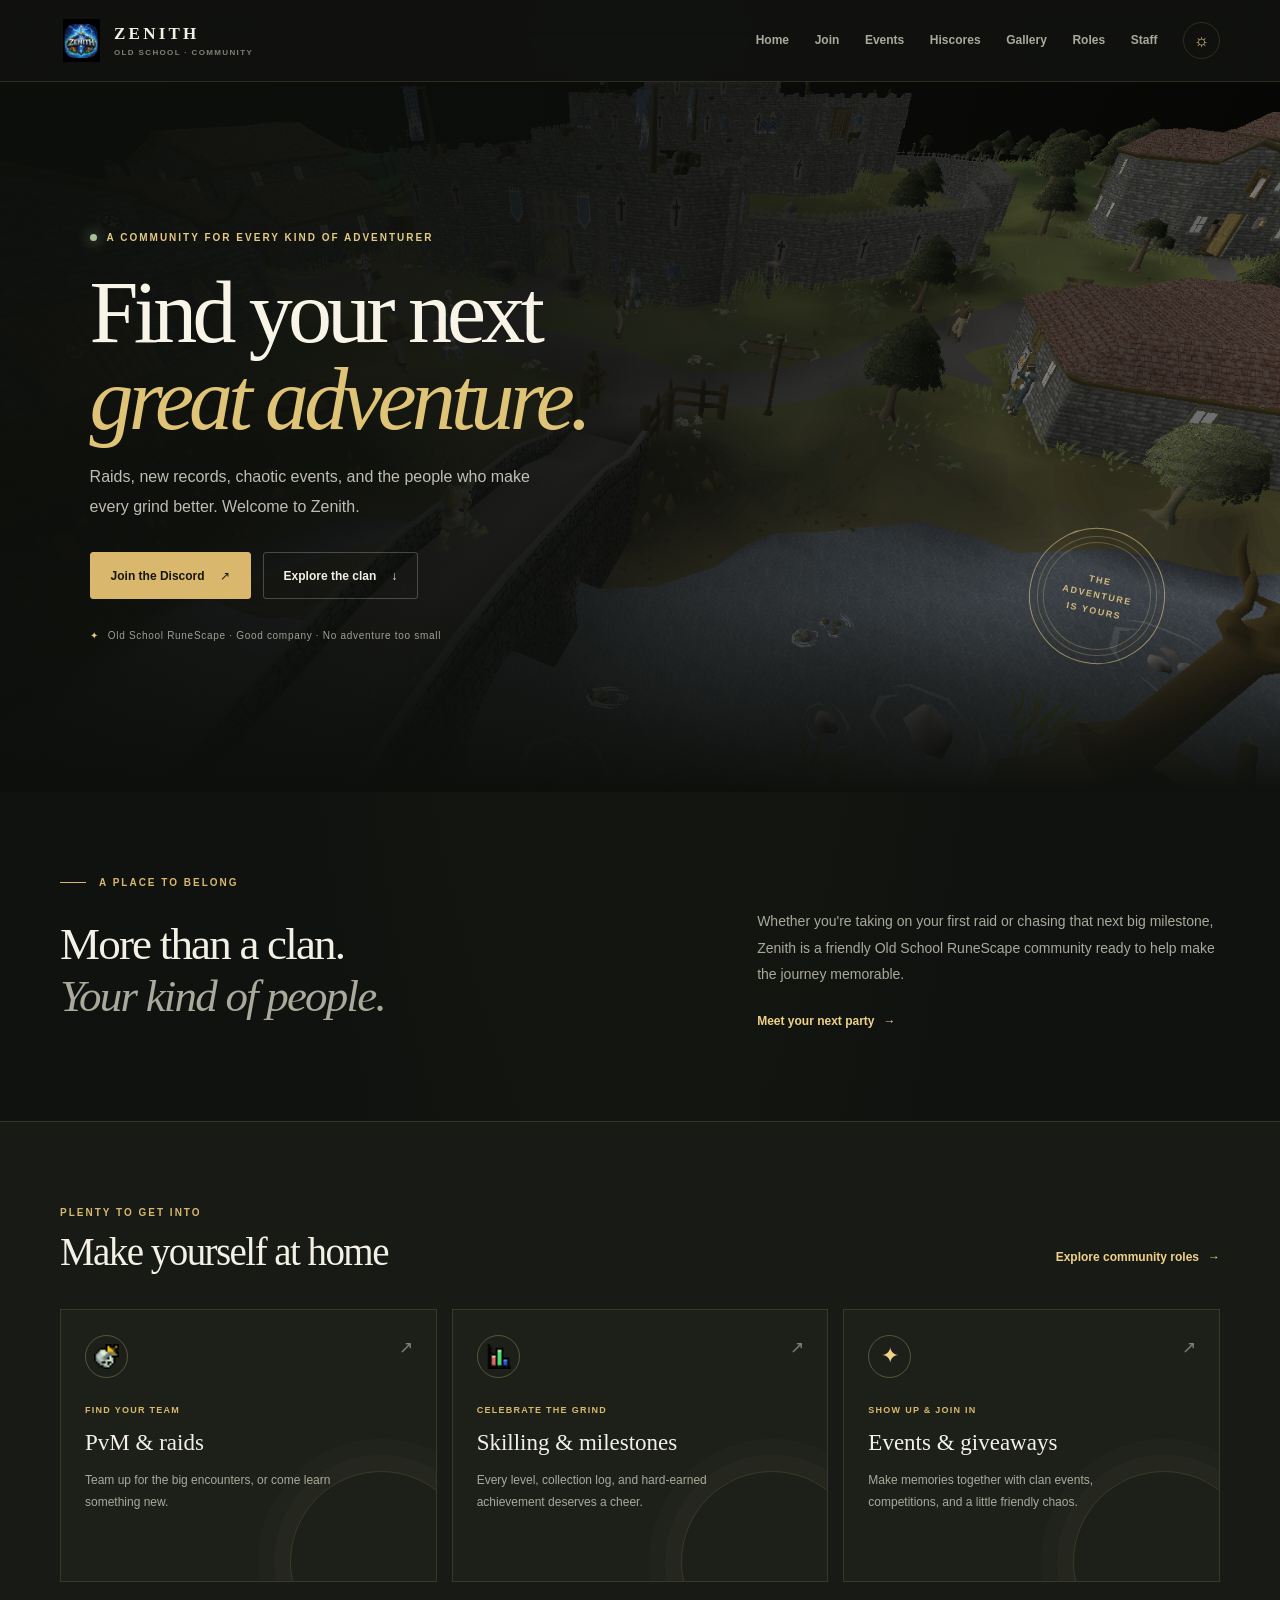
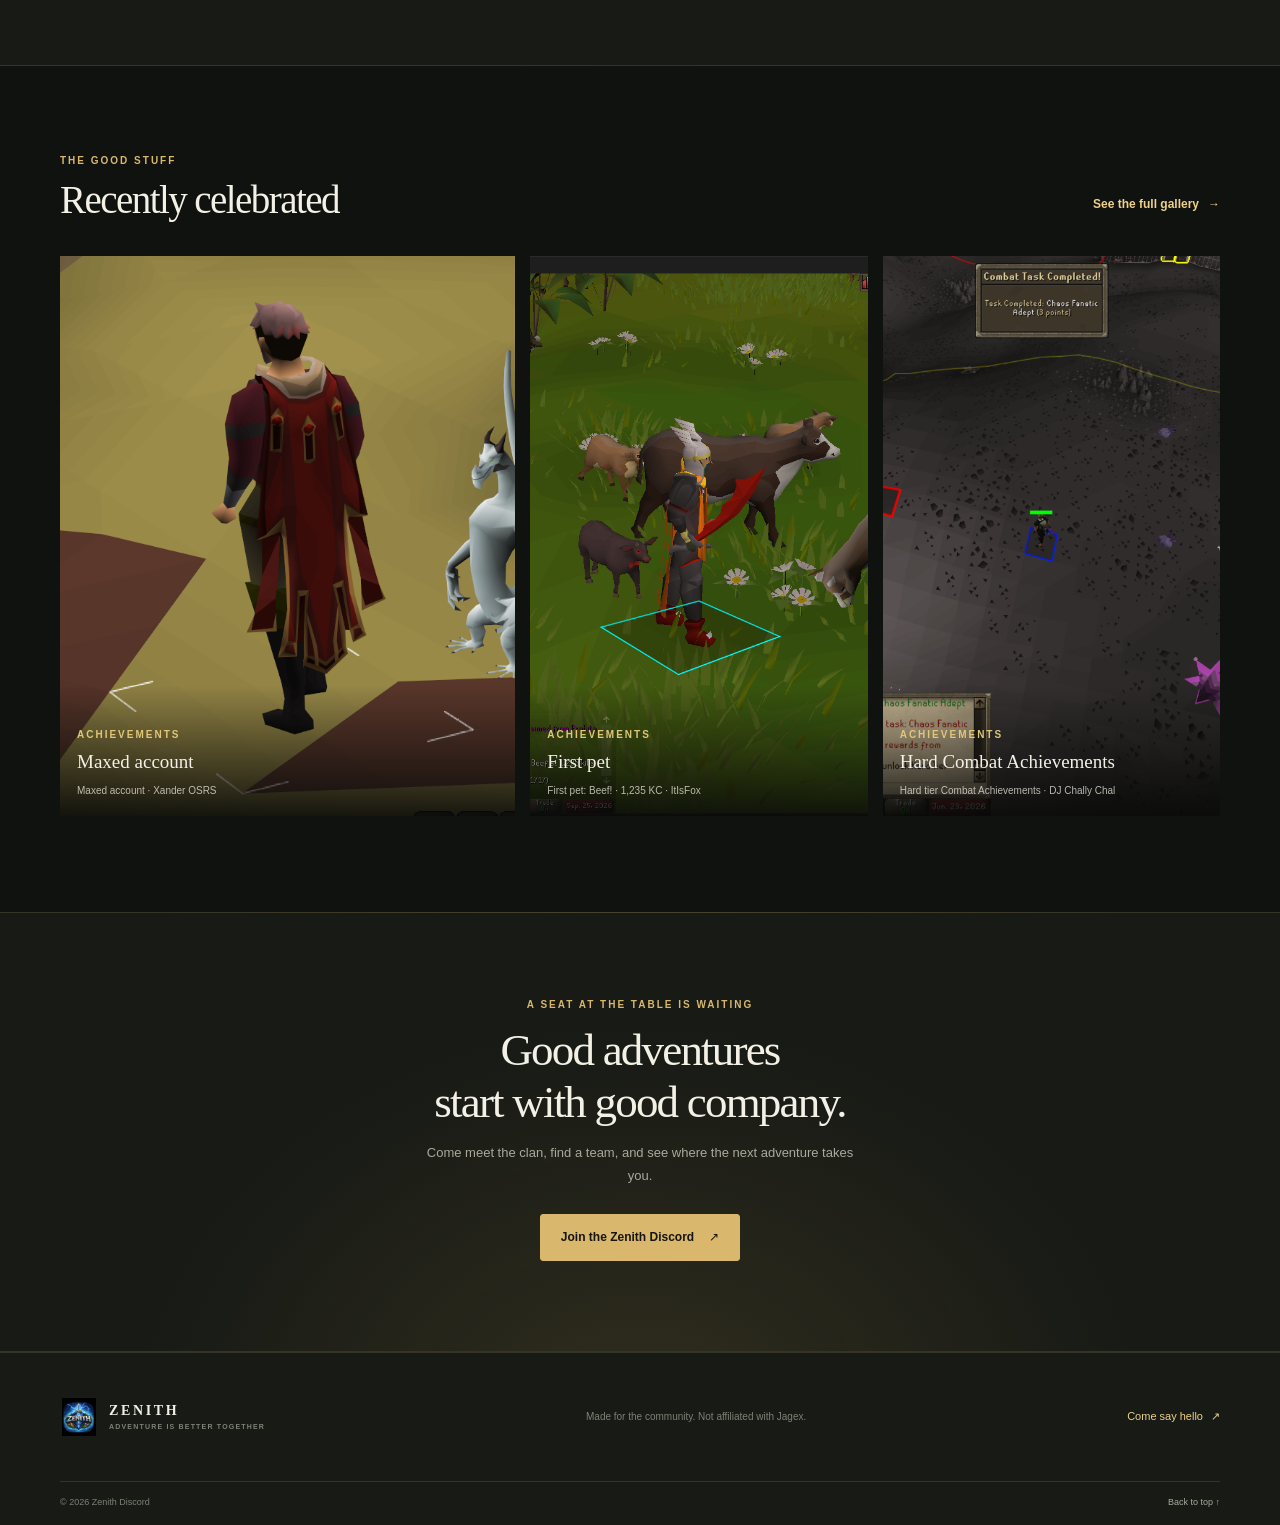
==== creators.html @ 8d384de6 "Add creators page with initial HTML structure" ====
<!doctype html>
<html lang="en">
<head>
    <meta charset="utf-8">
    <meta name="viewport" content="width=device-width, initial-scale=1">
    <meta name="theme-color" content="#10120f">
    <meta name="description" content="Meet the players sharing their Zenith adventures with the world.">
    <title>Creators — Zenith</title>
    <link rel="icon" href="favicon/zenithlogo.png" type="image/png">
    <link rel="stylesheet" href="styles.css">
    <script src="content.js" defer></script>
    <script src="script.js" defer></script>
</head>
<body data-page="creators">
    <div id="app"><p class="loading">Loading the world of Zenith…</p></div>
    <noscript>This community site needs JavaScript enabled to display its pages.</noscript>
</body>
</html>
---- styles.css ----
@font-face {
    font-family: "RuneScape";
    src: url("fonts/runescape.woff2") format("woff2");
    font-display: swap;
}

:root {
    color-scheme: dark;
    --page: #10120f;
    --page-raised: #171a15;
    --surface: #1c2019;
    --surface-hover: #23281f;
    --line: rgba(223, 199, 137, 0.15);
    --line-strong: rgba(223, 199, 137, 0.31);
    --text: #f3f0e6;
    --text-secondary: #aaa99c;
    --text-muted: #7e8175;
    --gold: #d9b86e;
    --gold-bright: #efd18a;
    --gold-ink: #17150f;
    --green: #799478;
    --serif: Georgia, "Times New Roman", serif;
    --sans: Inter, ui-sans-serif, -apple-system, BlinkMacSystemFont, "Segoe UI", sans-serif;
    --content: 1160px;
    --nav-height: 82px;
    font-family: var(--sans);
    font-synthesis: none;
    text-rendering: optimizeLegibility;
    -webkit-font-smoothing: antialiased;
    -moz-osx-font-smoothing: grayscale;
    scroll-behavior: smooth;
    scroll-padding-top: 100px;
}

:root[data-theme="light"] {
    color-scheme: light;
    --page: #f3f0e7;
    --page-raised: #eae6da;
    --surface: #fbf9f2;
    --surface-hover: #f0ebdf;
    --line: rgba(94, 74, 37, 0.14);
    --line-strong: rgba(94, 74, 37, 0.27);
    --text: #29291f;
    --text-secondary: #5e6055;
    --text-muted: #7d7c70;
    --gold: #80632e;
    --gold-bright: #664b1f;
    --gold-ink: #fbf9f2;
    --green: #496348;
}

* {
    box-sizing: border-box;
}

body {
    min-width: 320px;
    min-height: 100vh;
    margin: 0;
    background:
        radial-gradient(ellipse at 50% -25%, rgba(119, 110, 68, 0.1), transparent 47%),
        var(--page);
    color: var(--text);
    font-size: 15px;
    line-height: 1.7;
    transition: background-color 180ms ease, color 180ms ease;
}

body,
button,
input {
    font-family: var(--sans);
}

button,
a {
    -webkit-tap-highlight-color: transparent;
}

a {
    color: inherit;
}

button {
    color: inherit;
}

img {
    display: block;
    max-width: 100%;
}

::selection {
    background: var(--gold);
    color: var(--gold-ink);
}

:focus-visible {
    outline: 2px solid var(--gold-bright);
    outline-offset: 4px;
}

.skip-link,
.sr-only {
    position: absolute;
    width: 1px;
    height: 1px;
    overflow: hidden;
    clip: rect(0, 0, 0, 0);
    white-space: nowrap;
    clip-path: inset(50%);
}

.skip-link:focus {
    z-index: 100;
    top: 12px;
    left: 12px;
    width: auto;
    height: auto;
    padding: 10px 16px;
    background: var(--surface);
    clip: auto;
    clip-path: none;
}

.loading {
    padding: 20vh 24px;
    color: var(--text-secondary);
    text-align: center;
}

.site-header {
    position: sticky;
    z-index: 20;
    top: 0;
    height: var(--nav-height);
    border-bottom: 1px solid var(--line);
    background: color-mix(in srgb, var(--page) 88%, transparent);
    backdrop-filter: blur(18px);
}

.nav-wrap,
.section-wrap,
.footer-inner,
.footer-bottom,
.page-heading {
    width: min(var(--content), calc(100% - 56px));
    margin-inline: auto;
}

.nav-wrap {
    display: flex;
    height: 100%;
    align-items: center;
    justify-content: space-between;
    gap: 32px;
}

.brand {
    display: inline-flex;
    flex: 0 0 auto;
    align-items: center;
    gap: 11px;
    color: var(--text);
    text-decoration: none;
}

.brand-mark {
    display: block;
    flex: 0 0 auto;
    width: 43px;
    height: 43px;
    object-fit: contain;
}

.brand-name {
    display: grid;
    gap: 0;
    font-family: var(--serif);
    font-size: 17px;
    font-weight: 700;
    letter-spacing: 0.19em;
    line-height: 1.15;
}

.brand-name small {
    margin-top: 4px;
    color: var(--text-muted);
    font-family: var(--sans);
    font-size: 8px;
    font-weight: 600;
    letter-spacing: 0.17em;
}

.primary-nav {
    display: flex;
    height: 100%;
    align-items: center;
    gap: clamp(12px, 2vw, 28px);
}

.primary-nav > a {
    position: relative;
    display: grid;
    height: 100%;
    align-items: center;
    color: var(--text-secondary);
    font-size: 12px;
    font-weight: 550;
    text-decoration: none;
    transition: color 160ms ease;
}

.primary-nav > a::after {
    position: absolute;
    right: 0;
    bottom: 0;
    left: 0;
    height: 2px;
    background: var(--gold);
    content: "";
    transform: scaleX(0);
    transform-origin: center;
    transition: transform 160ms ease;
}

.primary-nav > a:hover,
.primary-nav > a[aria-current="page"] {
    color: var(--text);
}

.primary-nav > a[aria-current="page"]::after,
.primary-nav > a:hover::after {
    transform: scaleX(1);
}

.theme-toggle,
.menu-toggle {
    display: grid;
    width: 37px;
    height: 37px;
    flex: 0 0 auto;
    border: 1px solid var(--line);
    border-radius: 50%;
    background: transparent;
    color: var(--gold-bright);
    cursor: pointer;
    font-size: 17px;
    place-items: center;
    transition: border-color 160ms ease, background 160ms ease;
}

.theme-toggle:hover,
.menu-toggle:hover {
    border-color: var(--gold);
    background: var(--surface);
}

.menu-toggle {
    display: none;
}

.hero--home {
    position: relative;
    display: flex;
    min-height: min(710px, calc(100svh - var(--nav-height)));
    align-items: center;
    overflow: hidden;
    padding: 90px max(7vw, calc((100vw - var(--content)) / 2));
    isolation: isolate;
}

.hero--home::before,
.hero--home::after {
    position: absolute;
    z-index: -1;
    inset: 0;
    content: "";
}

.hero--home::before {
    background-image: url("backgrounds/Lumbridge.webp");
    background-position: center 42%;
    background-size: cover;
    filter: saturate(0.64);
    transform: scale(1.025);
}

.hero--home::after {
    background:
        linear-gradient(90deg, rgba(13, 15, 12, 0.97) 3%, rgba(13, 15, 12, 0.84) 43%, rgba(13, 15, 12, 0.34) 100%),
        linear-gradient(0deg, var(--page) 0%, transparent 27%, rgba(13, 15, 12, 0.18) 100%);
}

:root[data-theme="light"] .hero--home::after {
    background:
        linear-gradient(90deg, rgba(30, 29, 23, 0.88) 3%, rgba(30, 29, 23, 0.69) 49%, rgba(30, 29, 23, 0.12) 100%),
        linear-gradient(0deg, var(--page) 0%, transparent 28%, rgba(30, 29, 23, 0.05) 100%);
}

.hero-inner {
    width: min(670px, 100%);
}

.eyebrow,
.section-kicker {
    margin: 0;
    color: var(--gold);
    font-size: 10px;
    font-weight: 700;
    letter-spacing: 0.2em;
    line-height: 1.5;
    text-transform: uppercase;
}

.hero .eyebrow {
    display: flex;
    align-items: center;
    gap: 10px;
    color: #e2c985;
}

.status-dot {
    width: 7px;
    height: 7px;
    border-radius: 50%;
    background: #a6c19a;
    box-shadow: 0 0 13px rgba(166, 193, 154, 0.85);
}

.hero--home h1 {
    margin: 24px 0 19px;
    color: #f8f4e8;
    font-family: var(--serif);
    font-size: clamp(50px, 7.5vw, 88px);
    font-weight: 400;
    letter-spacing: -0.055em;
    line-height: 0.99;
}

.hero--home h1 span {
    color: #dfc477;
    font-style: italic;
}

.hero-copy {
    max-width: 460px;
    margin: 0;
    color: rgba(246, 243, 231, 0.76);
    font-size: 16px;
    line-height: 1.85;
}

.hero-actions {
    display: flex;
    flex-wrap: wrap;
    align-items: center;
    gap: 12px;
    margin-top: 31px;
}

.button {
    display: inline-flex;
    min-height: 47px;
    align-items: center;
    justify-content: center;
    gap: 15px;
    padding: 0 20px;
    border: 1px solid transparent;
    border-radius: 3px;
    font-size: 12px;
    font-weight: 700;
    text-decoration: none;
    transition: transform 160ms ease, background 160ms ease, border-color 160ms ease;
}

.button:hover {
    transform: translateY(-2px);
}

.button--primary {
    border-color: var(--gold);
    background: var(--gold);
    color: var(--gold-ink);
}

.button--primary:hover {
    border-color: var(--gold-bright);
    background: var(--gold-bright);
}

.button--quiet {
    border-color: rgba(243, 240, 230, 0.24);
    color: #f3f0e6;
}

.button--quiet:hover {
    border-color: rgba(243, 240, 230, 0.6);
    background: rgba(243, 240, 230, 0.07);
}

.hero-note {
    margin: 28px 0 0;
    color: rgba(246, 243, 231, 0.62);
    font-size: 10px;
    letter-spacing: 0.07em;
}

.hero-note span {
    padding-right: 6px;
    color: #e2c985;
}

.hero-stamp {
    position: absolute;
    right: 9%;
    bottom: 18%;
    display: grid;
    width: 136px;
    height: 136px;
    border: 1px solid rgba(239, 209, 138, 0.56);
    border-radius: 50%;
    color: rgba(239, 209, 138, 0.84);
    font-size: 9px;
    font-weight: 700;
    letter-spacing: 0.18em;
    line-height: 1.7;
    text-align: center;
    transform: rotate(12deg);
    place-items: center;
}

.hero-stamp::before,
.hero-stamp::after {
    position: absolute;
    border: 1px solid rgba(239, 209, 138, 0.25);
    border-radius: 50%;
    content: "";
}

.hero-stamp::before {
    inset: 7px;
}

.hero-stamp::after {
    inset: 13px;
}

.section-wrap {
    padding-block: 92px;
}

.intro-section {
    padding-top: 83px;
    padding-bottom: 89px;
}

.section-kicker {
    display: flex;
    align-items: center;
    gap: 13px;
}

.section-kicker::before {
    width: 26px;
    height: 1px;
    background: var(--gold);
    content: "";
}

.intro-grid {
    display: grid;
    grid-template-columns: 1fr 0.75fr;
    align-items: center;
    gap: 80px;
    margin-top: 18px;
}

h1,
h2,
h3,
p {
    overflow-wrap: anywhere;
}

.intro-grid h2,
.section-heading h2,
.cta-inner h2,
.scores-note h2,
.join-card h2 {
    margin: 0;
    font-family: var(--serif);
    font-size: clamp(31px, 4vw, 45px);
    font-weight: 400;
    letter-spacing: -0.04em;
    line-height: 1.16;
}

.intro-grid h2 span {
    color: var(--text-secondary);
    font-style: italic;
}

.intro-grid > div p {
    margin: 0 0 19px;
    color: var(--text-secondary);
    font-size: 14px;
    line-height: 1.9;
}

.text-link {
    display: inline-flex;
    align-items: center;
    gap: 9px;
    color: var(--gold-bright);
    font-size: 12px;
    font-weight: 650;
    text-decoration: none;
}

.text-link span {
    transition: transform 160ms ease;
}

.text-link:hover span {
    transform: translateX(4px);
}

.feature-section {
    border-block: 1px solid var(--line);
    background: var(--page-raised);
}

.feature-section .section-wrap {
    padding-block: 83px;
}

.section-heading {
    display: flex;
    align-items: end;
    justify-content: space-between;
    gap: 30px;
    margin-bottom: 34px;
}

.section-heading h2 {
    margin-top: 9px;
    font-size: clamp(29px, 3.7vw, 39px);
}

.section-heading > .text-link {
    margin-bottom: 7px;
}

.feature-grid {
    display: grid;
    grid-template-columns: repeat(3, 1fr);
    gap: 15px;
}

.feature-card {
    position: relative;
    min-height: 273px;
    padding: 25px 24px;
    overflow: hidden;
    border: 1px solid var(--line);
    background: var(--surface);
    text-decoration: none;
    transition: border-color 180ms ease, transform 180ms ease, background 180ms ease;
}

.feature-card:hover {
    transform: translateY(-4px);
    border-color: var(--line-strong);
    background: var(--surface-hover);
}

.feature-card::after {
    position: absolute;
    right: -36px;
    bottom: -72px;
    width: 180px;
    height: 180px;
    border: 1px solid var(--line);
    border-radius: 50%;
    content: "";
    box-shadow: 0 0 0 16px rgba(223, 199, 137, 0.025), 0 0 0 32px rgba(223, 199, 137, 0.02);
    pointer-events: none;
}

.feature-icon {
    display: grid;
    width: 43px;
    height: 43px;
    margin-bottom: 25px;
    border: 1px solid var(--line-strong);
    border-radius: 50%;
    color: var(--gold-bright);
    font-family: var(--serif);
    font-size: 22px;
    place-items: center;
}

.feature-icon img {
    width: 25px;
    height: 25px;
    object-fit: contain;
}

.feature-label {
    display: block;
    color: var(--gold);
    font-size: 9px;
    font-weight: 700;
    letter-spacing: 0.14em;
    text-transform: uppercase;
}

.feature-card h3 {
    margin: 5px 0 8px;
    font-family: var(--serif);
    font-size: 23px;
    font-weight: 400;
}

.feature-card p {
    max-width: 270px;
    margin: 0;
    color: var(--text-secondary);
    font-size: 12px;
    line-height: 1.8;
}

.feature-arrow {
    position: absolute;
    top: 24px;
    right: 23px;
    color: var(--text-muted);
    font-size: 17px;
}

.showcase-section {
    padding-block: 87px 96px;
}

.showcase-grid {
    display: grid;
    grid-template-columns: 1.35fr 1fr 1fr;
    gap: 15px;
}

.showcase-card {
    position: relative;
    min-height: 265px;
    overflow: hidden;
    background: var(--surface);
}

.showcase-card:first-child {
    min-height: 330px;
}

.showcase-card img {
    width: 100%;
    height: 100%;
    min-height: inherit;
    object-fit: cover;
    transition: transform 320ms ease;
}

.showcase-card:hover img {
    transform: scale(1.04);
}

.showcase-overlay {
    position: absolute;
    right: 0;
    bottom: 0;
    left: 0;
    display: grid;
    gap: 4px;
    padding: 42px 17px 17px;
    background: linear-gradient(transparent, rgba(8, 9, 8, 0.89));
    color: #f3f0e6;
}

.showcase-overlay .eyebrow {
    color: #e0c778;
}

.showcase-overlay strong {
    font-family: var(--serif);
    font-size: 19px;
    font-weight: 400;
}

.showcase-overlay > span:last-child {
    color: rgba(243, 240, 230, 0.74);
    font-size: 10px;
}

.cta-band {
    position: relative;
    overflow: hidden;
    border-block: 1px solid var(--line);
    background:
        radial-gradient(ellipse at 50% 120%, rgba(171, 138, 76, 0.18), transparent 56%),
        var(--page-raised);
    text-align: center;
}

.cta-inner {
    display: grid;
    justify-items: center;
    padding: 84px 24px 90px;
}

.cta-inner h2 {
    margin-top: 12px;
}

.cta-inner > p:not(.eyebrow) {
    max-width: 440px;
    margin: 14px 0 22px;
    color: var(--text-secondary);
    font-size: 13px;
}

.cta-inner .button {
    margin-top: 5px;
}

.cta-band--compact .cta-inner {
    padding-block: 56px 61px;
}

.cta-band--compact .cta-inner h2 {
    font-size: clamp(28px, 4vw, 38px);
}

.page-heading {
    position: relative;
    padding-block: 105px 76px;
    border-bottom: 1px solid var(--line);
}

.page-heading::after {
    position: absolute;
    top: 57px;
    right: 2%;
    color: var(--line-strong);
    content: "✦";
    font-family: var(--serif);
    font-size: 90px;
    line-height: 1;
}

.page-heading h1 {
    position: relative;
    z-index: 1;
    max-width: 800px;
    margin: 13px 0 12px;
    font-family: var(--serif);
    font-size: clamp(42px, 6vw, 65px);
    font-weight: 400;
    letter-spacing: -0.05em;
    line-height: 1.1;
}

.page-heading > p:last-child {
    max-width: 590px;
    margin: 0;
    color: var(--text-secondary);
    font-size: 14px;
    line-height: 1.85;
}

.events-section,
.scores-section,
.gallery-section,
.roles-section,
.staff-section,
.creators-section {
    padding-top: 62px;
    padding-bottom: 90px;
}

.count-pill {
    display: inline-flex;
    min-height: 29px;
    align-items: center;
    padding: 0 11px;
    border: 1px solid var(--line-strong);
    border-radius: 99px;
    color: var(--gold-bright);
    font-size: 9px;
    font-weight: 700;
    letter-spacing: 0.1em;
    text-transform: uppercase;
}

.event-grid {
    display: grid;
    grid-template-columns: repeat(2, 1fr);
    gap: 19px;
}

.event-card {
    overflow: hidden;
    border: 1px solid var(--line);
    background: var(--surface);
    transition: border-color 180ms ease, transform 180ms ease;
}

.event-card:hover {
    transform: translateY(-3px);
    border-color: var(--line-strong);
}

.event-image {
    position: relative;
    height: 253px;
    overflow: hidden;
    background: var(--page-raised);
}

.event-image img {
    width: 100%;
    height: 100%;
    object-fit: cover;
    transition: transform 300ms ease;
}

.event-card:hover .event-image img {
    transform: scale(1.035);
}

.event-number,
.event-status {
    position: absolute;
    bottom: 14px;
    padding: 5px 9px;
    background: rgba(14, 16, 13, 0.82);
    color: #f3f0e6;
    font-size: 9px;
    font-weight: 650;
    letter-spacing: 0.08em;
    backdrop-filter: blur(6px);
}

.event-number {
    left: 15px;
}

.event-status {
    right: 15px;
    color: #daca9e;
}

.event-content {
    padding: 20px 21px 23px;
}

.event-content h2 {
    margin: 6px 0 5px;
    font-family: var(--serif);
    font-size: 24px;
    font-weight: 400;
}

.event-content > p:last-child {
    margin: 0;
    color: var(--text-secondary);
    font-size: 12px;
}

.gallery-controls {
    display: flex;
    align-items: center;
    justify-content: space-between;
    gap: 20px;
    margin-bottom: 15px;
}

.filter-list {
    display: flex;
    flex-wrap: wrap;
    gap: 7px;
}

.filter-button {
    min-height: 34px;
    padding: 0 12px;
    border: 1px solid var(--line);
    border-radius: 2px;
    background: transparent;
    color: var(--text-secondary);
    cursor: pointer;
    font-size: 10px;
    transition: background 150ms ease, border-color 150ms ease, color 150ms ease;
}

.filter-button:hover,
.filter-button.is-active {
    border-color: var(--gold);
    background: var(--gold);
    color: var(--gold-ink);
}

.search-box {
    display: flex;
    min-width: 215px;
    height: 36px;
    align-items: center;
    gap: 9px;
    padding: 0 10px;
    border: 1px solid var(--line);
    color: var(--text-muted);
}

.search-box > span:not(.sr-only) {
    font-size: 21px;
    line-height: 1;
}

.search-box input {
    width: 100%;
    border: 0;
    outline: 0;
    background: transparent;
    color: var(--text);
    font-size: 11px;
}

.search-box input::placeholder {
    color: var(--text-muted);
}

.gallery-count {
    margin: 0 0 17px;
    color: var(--text-muted);
    font-size: 10px;
}

.gallery-grid {
    display: grid;
    grid-template-columns: repeat(3, minmax(0, 1fr));
    gap: 17px;
}

.gallery-card {
    min-width: 0;
    padding: 0;
    overflow: hidden;
    border: 1px solid var(--line);
    background: var(--surface);
    color: var(--text);
    cursor: pointer;
    text-align: left;
    transition: border-color 180ms ease, transform 180ms ease;
}

.gallery-card:hover {
    transform: translateY(-3px);
    border-color: var(--line-strong);
}

.gallery-image {
    position: relative;
    display: block;
    height: 213px;
    overflow: hidden;
    background: var(--page-raised);
}

.gallery-image img {
    width: 100%;
    height: 100%;
    object-fit: cover;
    transition: transform 280ms ease;
}

.gallery-card:hover .gallery-image img {
    transform: scale(1.045);
}

.gallery-zoom {
    position: absolute;
    right: 11px;
    bottom: 11px;
    display: grid;
    width: 30px;
    height: 30px;
    border: 1px solid rgba(255, 255, 255, 0.32);
    border-radius: 50%;
    background: rgba(12, 13, 11, 0.55);
    color: #fff;
    font-size: 14px;
    opacity: 0;
    place-items: center;
    transition: opacity 180ms ease;
}

.gallery-card:hover .gallery-zoom,
.gallery-card:focus-visible .gallery-zoom {
    opacity: 1;
}

.gallery-meta {
    display: grid;
    min-height: 100px;
    align-content: start;
    gap: 4px;
    padding: 14px 15px;
}

.gallery-meta .eyebrow {
    font-size: 8px;
}

.gallery-meta strong {
    font-family: var(--serif);
    font-size: 17px;
    font-weight: 400;
    line-height: 1.25;
}

.gallery-meta > span:last-child {
    color: var(--text-secondary);
    font-size: 10px;
    line-height: 1.5;
}

.gallery-card[hidden] {
    display: none;
}

.empty-state {
    padding: 42px 15px;
    border: 1px dashed var(--line-strong);
    color: var(--text-secondary);
    text-align: center;
}

.empty-state[hidden] {
    display: none;
}

.gallery-invite {
    margin: 28px 0 0;
    color: var(--text-secondary);
    font-size: 12px;
}

.image-dialog {
    position: fixed;
    width: min(900px, calc(100% - 32px));
    max-width: none;
    max-height: min(90vh, 900px);
    padding: 12px;
    overflow: auto;
    border: 1px solid var(--line-strong);
    background: var(--surface);
    color: var(--text);
}

.image-dialog::backdrop {
    background: rgba(6, 7, 6, 0.86);
    backdrop-filter: blur(5px);
}

.image-dialog img {
    width: 100%;
    max-height: calc(90vh - 84px);
    object-fit: contain;
}

.dialog-caption {
    padding: 13px 8px 3px;
    color: var(--text-secondary);
    font-size: 12px;
}

.dialog-close {
    position: sticky;
    z-index: 1;
    top: 5px;
    float: right;
    display: grid;
    width: 36px;
    height: 36px;
    margin-bottom: -40px;
    border: 1px solid var(--line-strong);
    border-radius: 50%;
    background: rgba(16, 18, 15, 0.85);
    color: #fff;
    cursor: pointer;
    font-size: 24px;
    line-height: 1;
    place-items: center;
}

.scores-card {
    border: 1px solid var(--line);
    background: var(--surface);
}

.scores-heading {
    display: flex;
    align-items: center;
    justify-content: space-between;
    padding: 24px 27px 21px;
}

.scores-heading h2 {
    margin: 5px 0 0;
    font-family: var(--serif);
    font-size: 25px;
    font-weight: 400;
}

.table-scroll {
    overflow-x: auto;
}

.scores-table {
    width: 100%;
    border-collapse: collapse;
    text-align: left;
}

.scores-table thead {
    background: var(--page-raised);
}

.scores-table th,
.scores-table td {
    padding: 14px 26px;
    border-bottom: 1px solid var(--line);
    font-size: 12px;
}

.scores-table thead th {
    color: var(--text-muted);
    font-size: 9px;
    font-weight: 700;
    letter-spacing: 0.11em;
    text-transform: uppercase;
}

.scores-table tbody th {
    font-weight: 600;
}

.scores-table tbody tr:last-child th,
.scores-table tbody tr:last-child td {
    border-bottom: 0;
}

.scores-table tbody tr:hover {
    background: var(--surface-hover);
}

.rank {
    color: var(--text-muted);
    font-variant-numeric: tabular-nums;
}

.rank--1 {
    color: var(--gold-bright);
}

.level-value {
    font-variant-numeric: tabular-nums;
}

.role-chip {
    display: inline-flex;
    align-items: center;
    gap: 8px;
    color: var(--text-secondary);
    font-size: 11px;
}

.role-chip img {
    width: 22px;
    height: 22px;
    object-fit: contain;
}

.scores-footnote {
    margin: 0;
    padding: 12px 26px;
    border-top: 1px solid var(--line);
    color: var(--text-muted);
    font-size: 10px;
}

.scores-note {
    display: flex;
    align-items: center;
    gap: 21px;
    margin-top: 24px;
    padding: 25px;
    border: 1px solid var(--line);
    background: var(--page-raised);
}

.note-mark {
    display: grid;
    width: 43px;
    height: 43px;
    flex: 0 0 auto;
    border: 1px solid var(--line-strong);
    border-radius: 50%;
    color: var(--gold);
    font-size: 20px;
    place-items: center;
}

.scores-note > div {
    flex: 1;
}

.scores-note h2 {
    font-size: 21px;
}

.scores-note p {
    margin: 4px 0 0;
    color: var(--text-secondary);
    font-size: 11px;
}

.scores-note .button {
    min-height: 40px;
}

.join-section {
    padding-top: 58px;
}

.join-card {
    position: relative;
    display: flex;
    min-height: 380px;
    align-items: center;
    justify-content: space-between;
    gap: 45px;
    padding: 55px 65px;
    overflow: hidden;
    border: 1px solid var(--line-strong);
    background:
        radial-gradient(ellipse at 85% 40%, rgba(203, 166, 91, 0.13), transparent 42%),
        var(--surface);
}

.join-card::after {
    position: absolute;
    right: 32%;
    bottom: -140px;
    width: 290px;
    height: 290px;
    border: 1px solid var(--line);
    border-radius: 50%;
    content: "";
    box-shadow: 0 0 0 20px rgba(223, 199, 137, 0.025), 0 0 0 40px rgba(223, 199, 137, 0.02);
    pointer-events: none;
}

.join-card-content {
    position: relative;
    z-index: 1;
    max-width: 490px;
}

.join-card h2 {
    margin-top: 12px;
    font-size: clamp(39px, 5vw, 55px);
}

.join-card-content > p:not(.eyebrow) {
    max-width: 430px;
    margin: 14px 0 21px;
    color: var(--text-secondary);
    font-size: 13px;
}

.join-assurance {
    display: flex;
    align-items: center;
    gap: 7px;
    margin-top: 17px;
    color: var(--text-muted);
    font-size: 9px;
}

.join-assurance span {
    color: var(--gold);
}

.join-emblem {
    position: relative;
    z-index: 1;
    display: grid;
    width: 195px;
    height: 195px;
    flex: 0 0 auto;
    border: 1px solid var(--line-strong);
    border-radius: 50%;
    color: var(--gold);
    text-align: center;
    transform: rotate(-8deg);
    place-content: center;
}

.join-emblem::before,
.join-emblem::after {
    position: absolute;
    inset: 10px;
    border: 1px solid var(--line);
    border-radius: 50%;
    content: "";
}

.join-emblem::after {
    inset: 16px;
}

.join-emblem > span:first-child {
    font-size: 15px;
}

.join-emblem strong {
    font-family: "RuneScape", var(--serif);
    font-size: 66px;
    font-weight: 400;
    line-height: 1;
}

.join-emblem > span:last-child {
    font-size: 8px;
    font-weight: 700;
    letter-spacing: 0.15em;
    line-height: 1.5;
}

.join-steps {
    display: grid;
    grid-template-columns: repeat(3, 1fr);
    gap: 28px;
    padding-block: 45px 14px;
}

.join-steps article {
    padding-top: 14px;
    border-top: 1px solid var(--line);
}

.step-number {
    color: var(--gold);
    font-size: 9px;
    font-weight: 700;
    letter-spacing: 0.12em;
}

.join-steps h3 {
    margin: 6px 0 4px;
    font-family: var(--serif);
    font-size: 20px;
    font-weight: 400;
}

.join-steps p {
    margin: 0;
    color: var(--text-secondary);
    font-size: 11px;
    line-height: 1.7;
}

.role-grid {
    display: grid;
    grid-template-columns: repeat(2, minmax(0, 1fr));
    gap: 10px;
}

.role-card {
    display: flex;
    min-height: 93px;
    align-items: center;
    gap: 15px;
    padding: 16px;
    border: 1px solid var(--line);
    background: var(--surface);
    transition: border-color 160ms ease, background 160ms ease;
}

.role-card:hover {
    border-color: var(--line-strong);
    background: var(--surface-hover);
}

.role-icon,
.staff-icon {
    display: grid;
    width: 51px;
    height: 51px;
    flex: 0 0 auto;
    border: 1px solid var(--line);
    border-radius: 50%;
    background: var(--page-raised);
    place-items: center;
}

.role-icon img {
    width: 31px;
    height: 31px;
    object-fit: contain;
}

.role-card > div {
    flex: 1;
}

.role-card h2,
.staff-card h2 {
    margin: 0;
    font-family: var(--serif);
    font-size: 17px;
    font-weight: 400;
    line-height: 1.3;
}

.role-card p {
    margin: 4px 0 0;
    color: var(--text-secondary);
    font-size: 10px;
    line-height: 1.5;
}

.role-star {
    color: var(--gold);
    font-size: 12px;
}

.staff-grid {
    display: grid;
    grid-template-columns: repeat(2, 1fr);
    gap: 13px;
}

.staff-card {
    position: relative;
    display: flex;
    min-height: 112px;
    align-items: center;
    gap: 19px;
    padding: 20px;
    overflow: hidden;
    border: 1px solid var(--line);
    background: var(--surface);
}

.staff-card::after {
    position: absolute;
    top: -54px;
    right: -51px;
    width: 120px;
    height: 120px;
    border: 1px solid var(--line);
    border-radius: 50%;
    content: "";
    pointer-events: none;
}

.staff-icon {
    width: 56px;
    height: 56px;
}

.staff-icon img {
    width: 33px;
    height: 33px;
    object-fit: contain;
}

.staff-card .eyebrow {
    margin-bottom: 5px;
    font-size: 8px;
}

.staff-card h2 {
    font-size: 20px;
}

.staff-divider {
    position: absolute;
    bottom: 0;
    left: 95px;
    width: 37px;
    height: 2px;
    background: var(--gold);
}

.staff-note {
    padding-top: 0;
    color: var(--text-secondary);
    font-size: 12px;
}

.staff-note .text-link {
    margin-left: 5px;
}

.creator-grid {
    display: grid;
    grid-template-columns: repeat(3, minmax(0, 1fr));
    gap: 16px;
}

.creator-card {
    overflow: hidden;
    border: 1px solid var(--line);
    background: var(--surface);
    transition: transform 180ms ease, border-color 180ms ease;
}

.creator-card:hover {
    transform: translateY(-3px);
    border-color: var(--line-strong);
}

.creator-image {
    position: relative;
    height: 220px;
    overflow: hidden;
    background: var(--page-raised);
}

.creator-image > img {
    width: 100%;
    height: 100%;
    object-fit: cover;
}

.creator-spark {
    position: absolute;
    right: 13px;
    bottom: 10px;
    color: #ead18f;
    font-size: 21px;
    text-shadow: 0 1px 10px rgba(0, 0, 0, 0.7);
}

.creator-content {
    padding: 19px;
}

.creator-content h2 {
    margin: 5px 0 6px;
    font-family: var(--serif);
    font-size: 23px;
    font-weight: 400;
}

.creator-content > p:not(.eyebrow) {
    min-height: 24px;
    margin: 0;
    color: var(--text-secondary);
    font-size: 11px;
}

.creator-links {
    display: grid;
    gap: 5px;
    margin-top: 16px;
    padding-top: 13px;
    border-top: 1px solid var(--line);
}

.creator-links a,
.link-unavailable {
    display: inline-flex;
    min-height: 25px;
    align-items: center;
    gap: 7px;
    color: var(--text-secondary);
    font-size: 10px;
    text-decoration: none;
}

.creator-links a:hover {
    color: var(--gold-bright);
}

.creator-links img {
    width: 16px;
    height: 16px;
    object-fit: contain;
}

.link-unavailable {
    color: var(--text-muted);
}

.creator-note {
    margin: 22px 0 0;
    color: var(--text-muted);
    font-size: 11px;
}

.recruitment-section {
    display: grid;
    min-height: 400px;
    padding-top: 57px;
    place-items: center;
}

.recruitment-card {
    display: grid;
    width: min(520px, 100%);
    justify-items: center;
    padding: 46px 36px;
    border: 1px solid var(--line);
    background: var(--surface);
    text-align: center;
}

.recruitment-icon {
    display: grid;
    width: 54px;
    height: 54px;
    margin-bottom: 20px;
    border: 1px solid var(--line-strong);
    border-radius: 50%;
    color: var(--gold);
    font-family: var(--serif);
    font-size: 27px;
    place-items: center;
}

.recruitment-card h2 {
    margin: 8px 0;
    font-family: var(--serif);
    font-size: 25px;
    font-weight: 400;
}

.recruitment-card > p:not(.eyebrow) {
    max-width: 380px;
    margin: 0 0 19px;
    color: var(--text-secondary);
    font-size: 12px;
}

.site-footer {
    border-top: 1px solid var(--line);
    background: var(--page-raised);
}

.footer-inner {
    display: flex;
    min-height: 128px;
    align-items: center;
    justify-content: space-between;
    gap: 25px;
}

.brand--footer .brand-mark {
    width: 38px;
    height: 38px;
    font-size: 24px;
}

.brand--footer .brand-name {
    font-size: 14px;
}

.brand--footer .brand-name small {
    font-size: 7px;
}

.footer-inner > p {
    margin: 0;
    color: var(--text-muted);
    font-size: 10px;
}

.footer-link {
    display: inline-flex;
    align-items: center;
    gap: 8px;
    color: var(--gold-bright);
    font-size: 11px;
    text-decoration: none;
}

.footer-link:hover {
    text-decoration: underline;
    text-underline-offset: 4px;
}

.footer-bottom {
    display: flex;
    min-height: 44px;
    align-items: center;
    justify-content: space-between;
    border-top: 1px solid var(--line);
    color: var(--text-muted);
    font-size: 9px;
}

.footer-bottom a {
    color: var(--text-secondary);
    text-decoration: none;
}

.footer-bottom a:hover {
    color: var(--gold-bright);
}

@media (min-width: 1400px) {
    .hero--home {
        padding-inline: max(7vw, calc((100vw - var(--content)) / 2));
    }
}

@media (max-width: 950px) {
    :root {
        --nav-height: 72px;
    }

    .nav-wrap,
    .section-wrap,
    .footer-inner,
    .footer-bottom,
    .page-heading {
        width: min(var(--content), calc(100% - 40px));
    }

    .nav-wrap {
        gap: 14px;
    }

    .primary-nav {
        gap: 14px;
    }

    .primary-nav > a {
        font-size: 10px;
    }

    .brand-mark {
        width: 38px;
        height: 38px;
    }

    .brand-name {
        font-size: 15px;
    }

    .feature-card {
        padding: 20px 18px;
    }

    .gallery-grid {
        grid-template-columns: repeat(2, minmax(0, 1fr));
    }
}

@media (max-width: 700px) {
    .site-header {
        height: 68px;
    }

    .nav-wrap,
    .section-wrap,
    .footer-inner,
    .footer-bottom,
    .page-heading {
        width: calc(100% - 36px);
    }

    .brand-mark {
        width: 39px;
        height: 39px;
    }

    .brand-name {
        font-size: 15px;
    }

    .menu-toggle {
        display: flex;
        width: 39px;
        height: 39px;
        flex-direction: column;
        justify-content: center;
        gap: 4px;
        padding: 0 11px;
        border-radius: 50%;
    }

    .menu-toggle span {
        display: block;
        width: 15px;
        height: 1px;
        background: var(--text);
        transition: transform 160ms ease;
    }

    .menu-toggle[aria-expanded="true"] span:first-child {
        transform: translateY(2.5px) rotate(45deg);
    }

    .menu-toggle[aria-expanded="true"] span:nth-child(2) {
        opacity: 0;
    }

    .menu-toggle[aria-expanded="true"] span:last-child {
        transform: translateY(-2.5px) rotate(-45deg);
    }

    .primary-nav {
        position: absolute;
        top: calc(100% + 1px);
        right: 0;
        left: 0;
        display: none;
        height: auto;
        flex-direction: column;
        align-items: stretch;
        gap: 0;
        padding: 8px 18px 17px;
        border-bottom: 1px solid var(--line-strong);
        background: var(--page);
        box-shadow: 0 18px 28px rgba(0, 0, 0, 0.22);
    }

    .primary-nav.is-open {
        display: flex;
    }

    .primary-nav > a {
        min-height: 43px;
        border-bottom: 1px solid var(--line);
        font-size: 12px;
    }

    .primary-nav > a::after {
        display: none;
    }

    .theme-toggle {
        margin-top: 12px;
        border-radius: 3px;
    }

    .hero--home {
        min-height: 625px;
        min-height: min(720px, calc(90svh - 68px));
        padding: 78px 25px 87px;
        align-items: center;
    }

    .hero--home::after {
        background:
            linear-gradient(90deg, rgba(13, 15, 12, 0.89), rgba(13, 15, 12, 0.48)),
            linear-gradient(0deg, var(--page), transparent 40%);
    }

    :root[data-theme="light"] .hero--home::after {
        background:
            linear-gradient(90deg, rgba(30, 29, 23, 0.78), rgba(30, 29, 23, 0.38)),
            linear-gradient(0deg, var(--page), transparent 40%);
    }

    .hero--home h1 {
        font-size: clamp(51px, 12vw, 72px);
    }

    .hero-copy {
        max-width: 390px;
        font-size: 14px;
    }

    .hero-stamp {
        right: 20px;
        bottom: 18px;
        width: 85px;
        height: 85px;
        font-size: 6px;
    }

    .hero-note {
        max-width: 270px;
        padding-right: 49px;
        font-size: 8px;
    }

    .section-wrap,
    .feature-section .section-wrap {
        padding-block: 63px;
    }

    .intro-section {
        padding-block: 65px;
    }

    .intro-grid {
        grid-template-columns: 1fr;
        gap: 16px;
        margin-top: 15px;
    }

    .intro-grid h2,
    .section-heading h2 {
        font-size: 34px;
    }

    .section-heading {
        align-items: start;
        flex-direction: column;
        gap: 11px;
        margin-bottom: 23px;
    }

    .feature-grid,
    .event-grid {
        grid-template-columns: 1fr;
    }

    .feature-card {
        min-height: 235px;
        padding: 22px;
    }

    .feature-icon {
        margin-bottom: 17px;
    }

    .showcase-grid {
        grid-template-columns: 1fr 1fr;
        gap: 10px;
    }

    .showcase-card,
    .showcase-card:first-child {
        min-height: 190px;
    }

    .showcase-card:first-child {
        grid-column: 1 / -1;
    }

    .showcase-card img {
        min-height: inherit;
    }

    .showcase-overlay {
        padding: 32px 12px 12px;
    }

    .showcase-overlay strong {
        font-size: 16px;
    }

    .showcase-overlay > span:last-child {
        font-size: 9px;
    }

    .cta-inner {
        padding: 66px 20px 70px;
    }

    .cta-inner h2 {
        font-size: 34px;
    }

    .page-heading {
        padding-block: 77px 54px;
    }

    .page-heading::after {
        top: 45px;
        font-size: 68px;
    }

    .page-heading h1 {
        font-size: clamp(40px, 10vw, 55px);
    }

    .page-heading > p:last-child {
        font-size: 12px;
    }

    .event-image {
        height: 220px;
    }

    .gallery-controls {
        align-items: stretch;
        flex-direction: column;
        gap: 12px;
    }

    .search-box {
        width: 100%;
    }

    .gallery-grid {
        gap: 10px;
    }

    .gallery-image {
        height: 155px;
    }

    .gallery-meta {
        min-height: 97px;
        padding: 11px 10px;
    }

    .gallery-meta strong {
        font-size: 15px;
    }

    .gallery-meta > span:last-child {
        font-size: 9px;
    }

    .gallery-zoom {
        width: 26px;
        height: 26px;
        opacity: 1;
    }

    .scores-heading {
        padding: 18px 15px;
    }

    .scores-table th,
    .scores-table td {
        padding: 12px 13px;
        font-size: 10px;
        white-space: nowrap;
    }

    .scores-table thead th {
        font-size: 8px;
    }

    .scores-footnote {
        padding-inline: 15px;
        font-size: 9px;
    }

    .scores-note {
        align-items: flex-start;
        flex-wrap: wrap;
        gap: 12px;
        padding: 18px;
    }

    .scores-note > div {
        flex: 1 1 calc(100% - 60px);
    }

    .scores-note .button {
        margin-left: 55px;
    }

    .join-section {
        padding-top: 38px;
    }

    .join-card {
        min-height: auto;
        padding: 34px 23px;
    }

    .join-emblem {
        position: absolute;
        right: -37px;
        bottom: -25px;
        width: 143px;
        height: 143px;
        opacity: 0.47;
    }

    .join-emblem strong {
        font-size: 50px;
    }

    .join-card-content {
        max-width: 100%;
        padding-right: 14px;
    }

    .join-card-content > p:not(.eyebrow) {
        max-width: 340px;
    }

    .join-steps {
        grid-template-columns: 1fr;
        gap: 17px;
        padding-top: 30px;
    }

    .join-steps article {
        padding-top: 10px;
    }

    .role-grid,
    .staff-grid {
        grid-template-columns: 1fr;
    }

    .role-card {
        min-height: 82px;
    }

    .creator-grid {
        grid-template-columns: 1fr;
    }

    .creator-image {
        height: 245px;
    }

    .creator-content > p:not(.eyebrow) {
        min-height: 0;
    }

    .footer-inner {
        min-height: auto;
        align-items: flex-start;
        flex-direction: column;
        gap: 13px;
        padding-block: 27px 20px;
    }

    .footer-inner > p {
        order: 1;
    }

    .footer-bottom {
        min-height: 42px;
    }
}

@media (max-width: 380px) {
    .nav-wrap,
    .section-wrap,
    .footer-inner,
    .footer-bottom,
    .page-heading {
        width: calc(100% - 28px);
    }

    .gallery-grid {
        grid-template-columns: 1fr;
    }

    .gallery-image {
        height: 210px;
    }

    .hero--home {
        padding-inline: 19px;
    }
}

@media (prefers-reduced-motion: reduce) {
    *,
    *::before,
    *::after {
        scroll-behavior: auto !important;
        transition-duration: 0.01ms !important;
        animation-duration: 0.01ms !important;
        animation-iteration-count: 1 !important;
    }
}
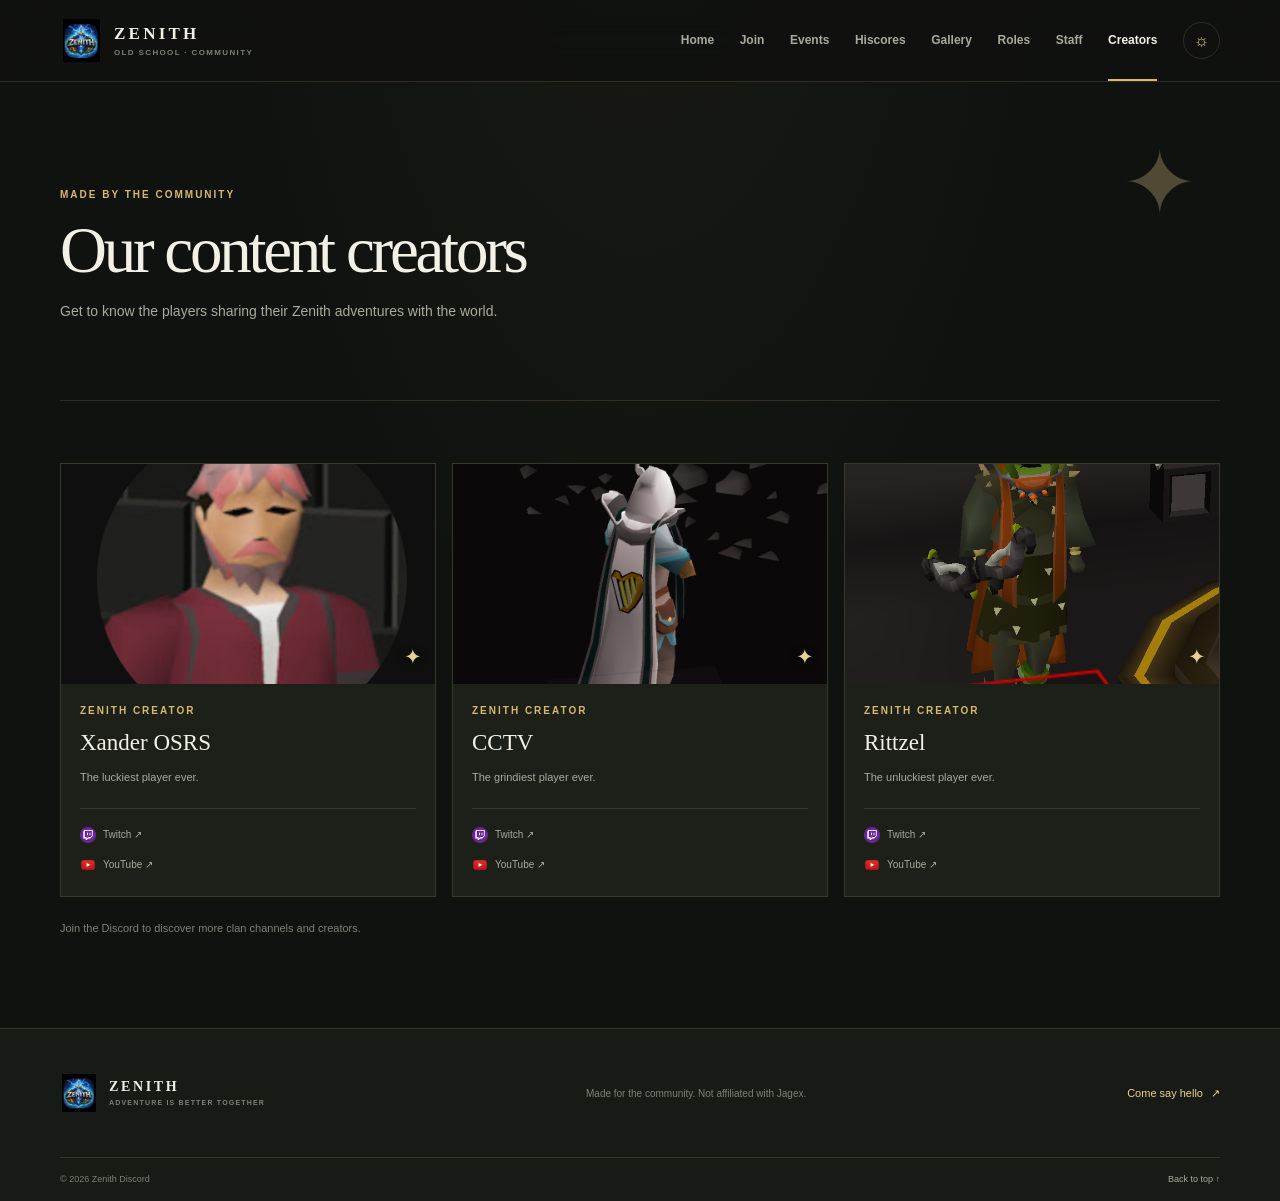
==== commit 38460ffe: "Add comments for clarity in creators.html regarding app shell and noscript fallback" ====
--- a/creators.html
+++ b/creators.html
@@ -12,7 +12,10 @@
     <script src="script.js" defer></script>
 </head>
 <body data-page="creators">
+    <!-- The app shell is populated by JS so this page can stay lightweight and shared across routes. -->
     <div id="app"><p class="loading">Loading the world of Zenith…</p></div>
+
+    <!-- Fallback copy for browsers that do not execute JavaScript. -->
     <noscript>This community site needs JavaScript enabled to display its pages.</noscript>
 </body>
 </html>
